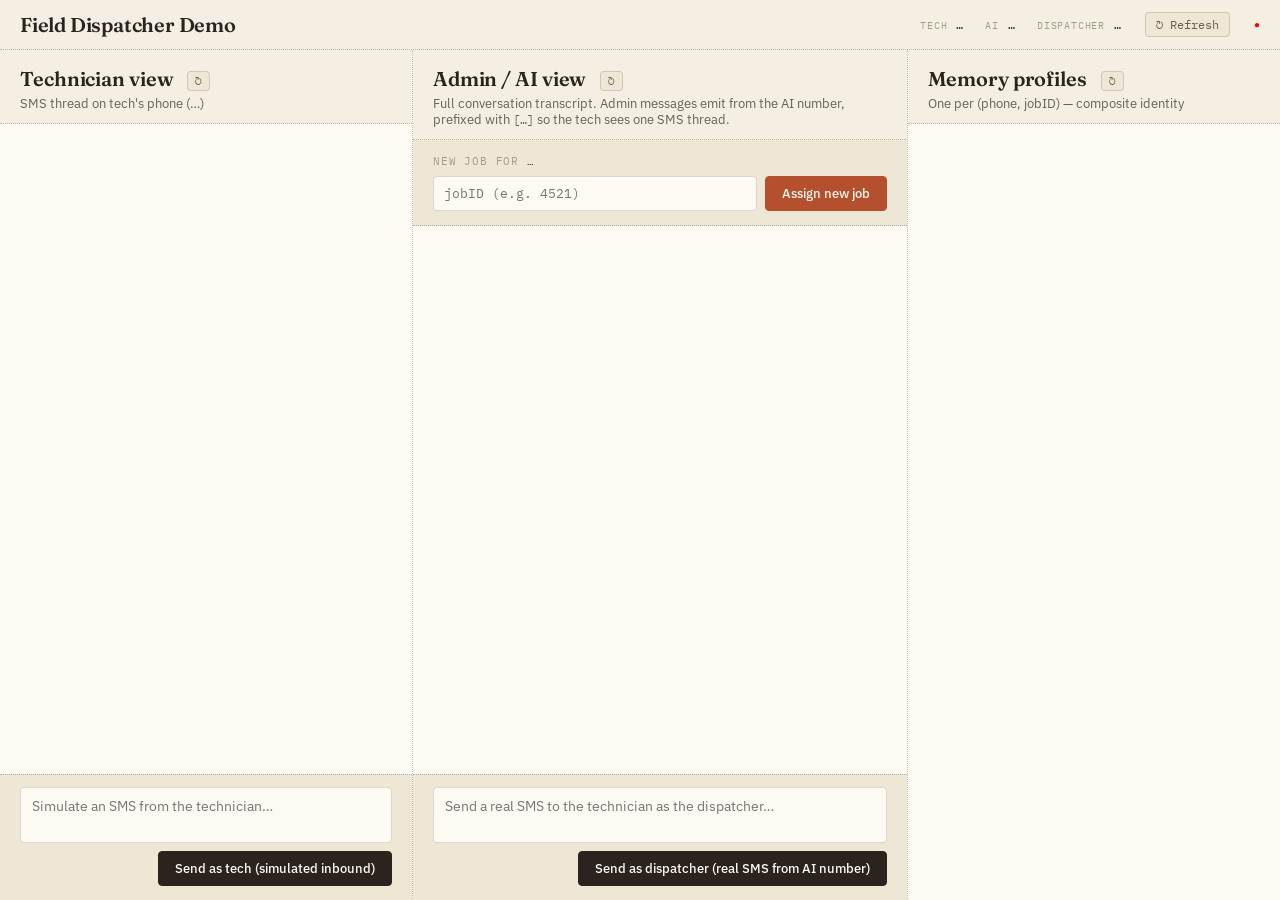
==== static/index.html @ e75a19da "Initial commit" ====
<!doctype html>
<html lang="en">
<head>
<meta charset="utf-8" />
<meta name="viewport" content="width=device-width, initial-scale=1" />
<title>Intuit · Job-scoped SMS demo</title>
<link rel="preconnect" href="https://fonts.googleapis.com">
<link rel="preconnect" href="https://fonts.gstatic.com" crossorigin>
<link href="https://fonts.googleapis.com/css2?family=Fraunces:opsz,wght@9..144,400;9..144,600;9..144,700&family=IBM+Plex+Sans:wght@400;500;600&family=IBM+Plex+Mono:wght@400;500&display=swap" rel="stylesheet">
<link rel="stylesheet" href="/static/style.css" />
</head>
<body>
<header class="topbar">
  <div class="brand">Field Dispatcher Demo</div>
  <div class="numbers">
    <span><em>Tech</em> <code id="hdr-tech">…</code></span>
    <span><em>AI</em> <code id="hdr-ai">…</code></span>
    <span><em>Dispatcher</em> <code id="hdr-admin">…</code></span>
  </div>
  <button type="button" class="refresh-btn" id="refresh-all" title="Refresh everything">↻ Refresh</button>
  <div class="live" id="live-dot" title="Last refresh status">●</div>
</header>

<main class="grid">

  <section class="col tech-col">
    <div class="col-head">
      <h2>Technician view <button type="button" class="refresh-btn small" data-refresh title="Refresh">↻</button></h2>
      <div class="sub">SMS thread on tech's phone (<span id="tech-phone">…</span>)</div>
    </div>
    <div class="thread" id="tech-thread"></div>
    <form class="composer" id="tech-form">
      <textarea id="tech-input" placeholder="Simulate an SMS from the technician…" rows="2"></textarea>
      <button type="submit">Send as tech (simulated inbound)</button>
    </form>
  </section>

  <section class="col admin-col">
    <div class="col-head">
      <h2>Admin / AI view <button type="button" class="refresh-btn small" data-refresh title="Refresh">↻</button></h2>
      <div class="sub">Full conversation transcript. Admin messages emit from the AI number, prefixed with <code>[<span id="head-persona">…</span>]</code> so the tech sees one SMS thread.</div>
    </div>
    <div class="assign">
      <form id="assign-form">
        <label>New job for <code id="assign-phone">…</code></label>
        <div class="row">
          <input type="text" id="assign-jobid" placeholder="jobID (e.g. 4521)" required />
          <button type="submit">Assign new job</button>
        </div>
      </form>
    </div>
    <div class="thread" id="admin-thread"></div>
    <form class="composer" id="admin-form">
      <textarea id="admin-input" placeholder="Send a real SMS to the technician as the dispatcher…" rows="2"></textarea>
      <button type="submit">Send as dispatcher (real SMS from AI number)</button>
    </form>
  </section>

  <section class="col profiles-col">
    <div class="col-head">
      <h2>Memory profiles <button type="button" class="refresh-btn small" data-refresh title="Refresh">↻</button></h2>
      <div class="sub">One per (phone, jobID) — composite identity</div>
    </div>
    <div id="profiles-list"></div>
  </section>

</main>

<script src="/static/app.js"></script>
</body>
</html>
---- static/style.css ----
:root {
  --bg: #F5EFE3;
  --bg-alt: #EFE7D6;
  --panel: #FDFAF3;
  --line: rgba(43, 36, 30, 0.16);
  --line-strong: rgba(43, 36, 30, 0.28);
  --text: #2B241E;
  --text-dim: #6C5F51;
  --text-faint: #A89A87;
  --terracotta: #B5502E;
  --terracotta-soft: rgba(181, 80, 46, 0.12);
  --dusty-blue: #4E7089;
  --dusty-blue-soft: rgba(78, 112, 137, 0.12);
  --ochre: #A87A21;
  --ochre-soft: rgba(168, 122, 33, 0.13);
  --violet: #7A6A9E;
  --violet-soft: rgba(122, 106, 158, 0.12);
  --accent: var(--terracotta);
  --active: var(--dusty-blue);
  --paused: var(--ochre);
  --completed: var(--text-faint);
  --danger: #A83A20;
  --tech-bubble: var(--terracotta-soft);
  --ai-bubble: var(--dusty-blue-soft);
  --admin-bubble: var(--ochre-soft);
  --font-serif: 'Fraunces', Georgia, serif;
  --font-sans: 'IBM Plex Sans', -apple-system, sans-serif;
  --font-mono: 'IBM Plex Mono', ui-monospace, monospace;
}

* { box-sizing: border-box; }
html, body { margin: 0; height: 100%; }
body {
  background: var(--bg);
  color: var(--text);
  font-family: var(--font-sans);
  font-size: 14px;
  display: flex;
  flex-direction: column;
  -webkit-font-smoothing: antialiased;
}

.topbar {
  display: flex;
  align-items: center;
  gap: 24px;
  padding: 12px 20px;
  background: var(--bg);
  border-bottom: 1px dotted var(--line-strong);
  flex-shrink: 0;
}
.brand {
  font-family: var(--font-serif);
  font-size: 20px;
  font-weight: 600;
  letter-spacing: -0.01em;
}
.refresh-btn {
  font-family: var(--font-mono);
  font-size: 11.5px;
  padding: 4px 10px;
  border: 1.5px solid var(--line);
  background: var(--bg-alt);
  color: var(--text-dim);
  border-radius: 4px;
  cursor: pointer;
  transition: border-color 0.15s, color 0.15s;
}
.refresh-btn:hover { border-color: var(--terracotta); color: var(--text); }
.refresh-btn:active { background: var(--bg); }
.refresh-btn.small {
  padding: 2px 7px;
  font-size: 10.5px;
  margin-left: 10px;
  vertical-align: middle;
}
.numbers {
  display: flex;
  gap: 22px;
  margin-left: auto;
  font-size: 12px;
  color: var(--text-dim);
}
.numbers em {
  font-style: normal;
  color: var(--text-faint);
  margin-right: 6px;
  text-transform: uppercase;
  font-size: 10px;
  letter-spacing: 0.08em;
  font-family: var(--font-mono);
}
.numbers code { font-family: var(--font-mono); font-size: 12px; color: var(--text); }
.live {
  color: var(--terracotta);
  font-size: 10px;
  animation: pulse 2s infinite;
}
@keyframes pulse { 50% { opacity: 0.3; } }

.grid {
  display: grid;
  grid-template-columns: 1fr 1.2fr 0.9fr;
  gap: 0;
  flex: 1;
  overflow: hidden;
}
.col {
  display: flex;
  flex-direction: column;
  border-right: 1px dotted var(--line-strong);
  background: var(--panel);
  min-height: 0;
}
.col:last-child { border-right: none; }
.col-head {
  padding: 16px 20px 12px;
  border-bottom: 1px dotted var(--line-strong);
  background: var(--bg);
}
.col-head h2 {
  margin: 0;
  font-family: var(--font-serif);
  font-size: 20px;
  font-weight: 600;
  letter-spacing: -0.005em;
}
.sub {
  color: var(--text-dim);
  font-size: 12.5px;
  margin-top: 4px;
}
.sub code { font-family: var(--font-mono); font-size: 12px; }

.assign {
  padding: 14px 20px;
  background: var(--bg-alt);
  border-bottom: 1px dotted var(--line-strong);
}
.assign label {
  font-family: var(--font-mono);
  font-size: 10.5px;
  color: var(--text-faint);
  text-transform: uppercase;
  letter-spacing: 0.08em;
  display: block;
  margin-bottom: 8px;
}
.assign label code {
  text-transform: none;
  letter-spacing: 0;
  font-family: var(--font-mono);
  color: var(--text);
}
.assign .row {
  display: flex;
  gap: 8px;
}
.assign input {
  flex: 1;
  padding: 8px 10px;
  border: 1.5px solid var(--line);
  border-radius: 4px;
  font-family: var(--font-mono);
  font-size: 13px;
  background: var(--panel);
  color: var(--text);
}
.assign input:focus { outline: none; border-color: var(--terracotta); }
.assign button {
  padding: 8px 16px;
  background: var(--terracotta);
  color: var(--panel);
  border: 1.5px solid var(--terracotta);
  border-radius: 4px;
  cursor: pointer;
  font-family: var(--font-sans);
  font-size: 13px;
  font-weight: 500;
}
.assign button:hover { background: #9c4425; border-color: #9c4425; }

.thread {
  flex: 1;
  overflow-y: auto;
  padding: 18px 20px;
  display: flex;
  flex-direction: column;
  gap: 10px;
  min-height: 0;
}
.msg {
  max-width: 78%;
  padding: 9px 13px;
  border-radius: 12px;
  font-size: 13.5px;
  line-height: 1.4;
  word-wrap: break-word;
  border: 1px solid var(--line);
}
.msg .who {
  font-size: 10px;
  color: var(--text-faint);
  text-transform: uppercase;
  letter-spacing: 0.08em;
  margin-bottom: 3px;
  font-family: var(--font-mono);
}
.msg .when {
  font-size: 10px;
  color: var(--text-faint);
  margin-top: 5px;
  font-family: var(--font-mono);
}
.msg.tech {
  background: var(--tech-bubble);
  border-color: rgba(181, 80, 46, 0.24);
  align-self: flex-end;
  border-bottom-right-radius: 3px;
}
.msg.ai {
  background: var(--ai-bubble);
  border-color: rgba(78, 112, 137, 0.24);
  align-self: flex-start;
  border-bottom-left-radius: 3px;
}
.msg.admin {
  background: var(--admin-bubble);
  border-color: rgba(168, 122, 33, 0.28);
  align-self: flex-start;
  border-bottom-left-radius: 3px;
}
.msg.unknown { background: var(--bg-alt); align-self: flex-start; }

.tech-col .msg.tech { align-self: flex-end; }
.tech-col .msg.ai, .tech-col .msg.admin { align-self: flex-start; }

.composer {
  border-top: 1px dotted var(--line-strong);
  padding: 12px 20px 14px;
  display: flex;
  flex-direction: column;
  gap: 8px;
  background: var(--bg-alt);
}
.composer textarea {
  border: 1.5px solid var(--line);
  border-radius: 4px;
  padding: 9px 11px;
  font-family: var(--font-sans);
  font-size: 13.5px;
  resize: none;
  background: var(--panel);
  color: var(--text);
}
.composer textarea:focus { outline: none; border-color: var(--terracotta); }
.composer button {
  padding: 8px 16px;
  background: var(--text);
  color: var(--panel);
  border: 1.5px solid var(--text);
  border-radius: 4px;
  cursor: pointer;
  font-family: var(--font-sans);
  font-size: 13px;
  font-weight: 500;
  align-self: flex-end;
}
.composer button:hover { background: var(--terracotta); border-color: var(--terracotta); }
.composer button:disabled {
  background: var(--text-faint);
  border-color: var(--text-faint);
  cursor: not-allowed;
}

#profiles-list {
  flex: 1;
  overflow-y: auto;
  padding: 14px 16px;
  display: flex;
  flex-direction: column;
  gap: 12px;
  min-height: 0;
}
.profile-card {
  border: 1.5px solid var(--line);
  border-radius: 6px;
  padding: 13px 15px;
  background: var(--panel);
  cursor: pointer;
  transition: border-color 0.15s, background 0.15s;
}
.profile-card:hover { border-color: var(--terracotta); }
.profile-card.viewed {
  border-color: var(--terracotta);
  background: var(--terracotta-soft);
}
.profile-card .top {
  display: flex;
  justify-content: space-between;
  align-items: baseline;
  margin-bottom: 8px;
}
.profile-card .jobid {
  font-family: var(--font-serif);
  font-size: 17px;
  font-weight: 600;
  letter-spacing: -0.005em;
}
.profile-card .status {
  font-size: 10px;
  text-transform: uppercase;
  letter-spacing: 0.08em;
  padding: 3px 9px;
  border-radius: 999px;
  font-family: var(--font-mono);
  font-weight: 500;
}
.status.active { background: var(--dusty-blue-soft); color: var(--dusty-blue); }
.status.inactive,
.status.paused { background: var(--ochre-soft); color: var(--ochre); }
.status.closed,
.status.completed { background: var(--bg-alt); color: var(--completed); }

.profile-card .meta {
  font-family: var(--font-mono);
  font-size: 11px;
  color: var(--text-dim);
  line-height: 1.6;
}
.profile-card .meta div { white-space: nowrap; overflow: hidden; text-overflow: ellipsis; }
.profile-card .meta .idrow {
  white-space: normal;
  overflow: visible;
  text-overflow: clip;
  display: flex;
  gap: 6px;
  align-items: baseline;
  margin-top: 3px;
}
.profile-card .meta .idlabel {
  color: var(--text-faint);
  flex-shrink: 0;
  min-width: 42px;
  text-transform: uppercase;
  letter-spacing: 0.05em;
  font-size: 10px;
}
.profile-card .meta .idval {
  word-break: break-all;
  color: var(--text);
  background: var(--bg-alt);
  padding: 1px 5px;
  border-radius: 3px;
  font-size: 10.5px;
  user-select: all;
  cursor: text;
}

.profile-card .actions {
  display: flex;
  gap: 6px;
  margin-top: 10px;
  flex-wrap: wrap;
}
.profile-card .actions button {
  font-size: 11px;
  padding: 4px 11px;
  border: 1.5px solid var(--line);
  background: var(--bg);
  color: var(--text-dim);
  border-radius: 3px;
  cursor: pointer;
  font-family: var(--font-sans);
  font-weight: 500;
}
.profile-card .actions button:hover { border-color: var(--terracotta); color: var(--terracotta); }
.profile-card .actions .danger:hover { border-color: var(--danger); color: var(--danger); }
.profile-card .actions .danger.outline {
  border-color: rgba(168, 58, 32, 0.35);
  color: var(--danger);
}
.profile-card .actions .danger.outline:hover {
  background: var(--danger);
  color: var(--panel);
  border-color: var(--danger);
}

.empty {
  color: var(--text-faint);
  font-style: italic;
  padding: 14px 0;
  font-size: 13px;
  font-family: var(--font-serif);
}

.notice {
  padding: 9px 13px;
  background: var(--ochre-soft);
  border-left: 3px solid var(--ochre);
  font-size: 12.5px;
  color: var(--text-dim);
  margin: 12px 20px 0;
  border-radius: 3px;
  font-family: var(--font-sans);
}
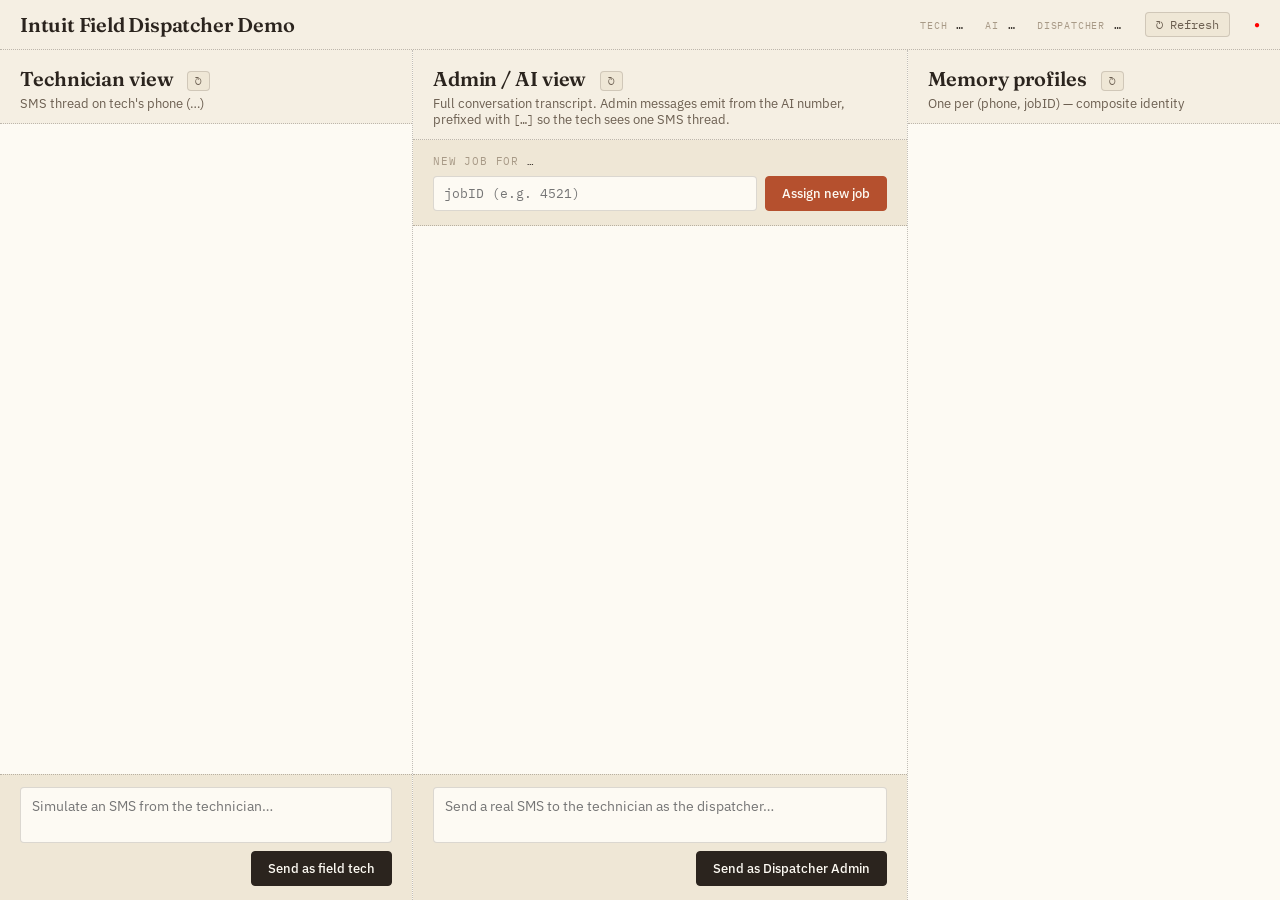
==== commit 771312b0: "cintel webhook" ====
--- a/static/index.html
+++ b/static/index.html
@@ -11,7 +11,7 @@
 </head>
 <body>
 <header class="topbar">
-  <div class="brand">Field Dispatcher Demo</div>
+  <div class="brand">Intuit Field Dispatcher Demo</div>
   <div class="numbers">
     <span><em>Tech</em> <code id="hdr-tech">…</code></span>
     <span><em>AI</em> <code id="hdr-ai">…</code></span>
@@ -31,7 +31,7 @@
     <div class="thread" id="tech-thread"></div>
     <form class="composer" id="tech-form">
       <textarea id="tech-input" placeholder="Simulate an SMS from the technician…" rows="2"></textarea>
-      <button type="submit">Send as tech (simulated inbound)</button>
+      <button type="submit">Send as field tech</button>
     </form>
   </section>
 
@@ -52,7 +52,7 @@
     <div class="thread" id="admin-thread"></div>
     <form class="composer" id="admin-form">
       <textarea id="admin-input" placeholder="Send a real SMS to the technician as the dispatcher…" rows="2"></textarea>
-      <button type="submit">Send as dispatcher (real SMS from AI number)</button>
+      <button type="submit">Send as Dispatcher Admin</button>
     </form>
   </section>
 
--- a/static/style.css
+++ b/static/style.css
@@ -317,10 +317,23 @@
   font-weight: 500;
 }
 .status.active { background: var(--dusty-blue-soft); color: var(--dusty-blue); }
-.status.inactive,
 .status.paused { background: var(--ochre-soft); color: var(--ochre); }
-.status.closed,
 .status.completed { background: var(--bg-alt); color: var(--completed); }
+
+.conv-state {
+  display: inline-block;
+  font-family: var(--font-mono);
+  font-size: 9.5px;
+  font-weight: 500;
+  letter-spacing: 0.06em;
+  padding: 1px 6px;
+  border-radius: 999px;
+  vertical-align: middle;
+  margin-left: 4px;
+}
+.conv-state.active { background: var(--dusty-blue-soft); color: var(--dusty-blue); }
+.conv-state.inactive { background: var(--ochre-soft); color: var(--ochre); }
+.conv-state.closed { background: var(--bg-alt); color: var(--completed); }
 
 .profile-card .meta {
   font-family: var(--font-mono);
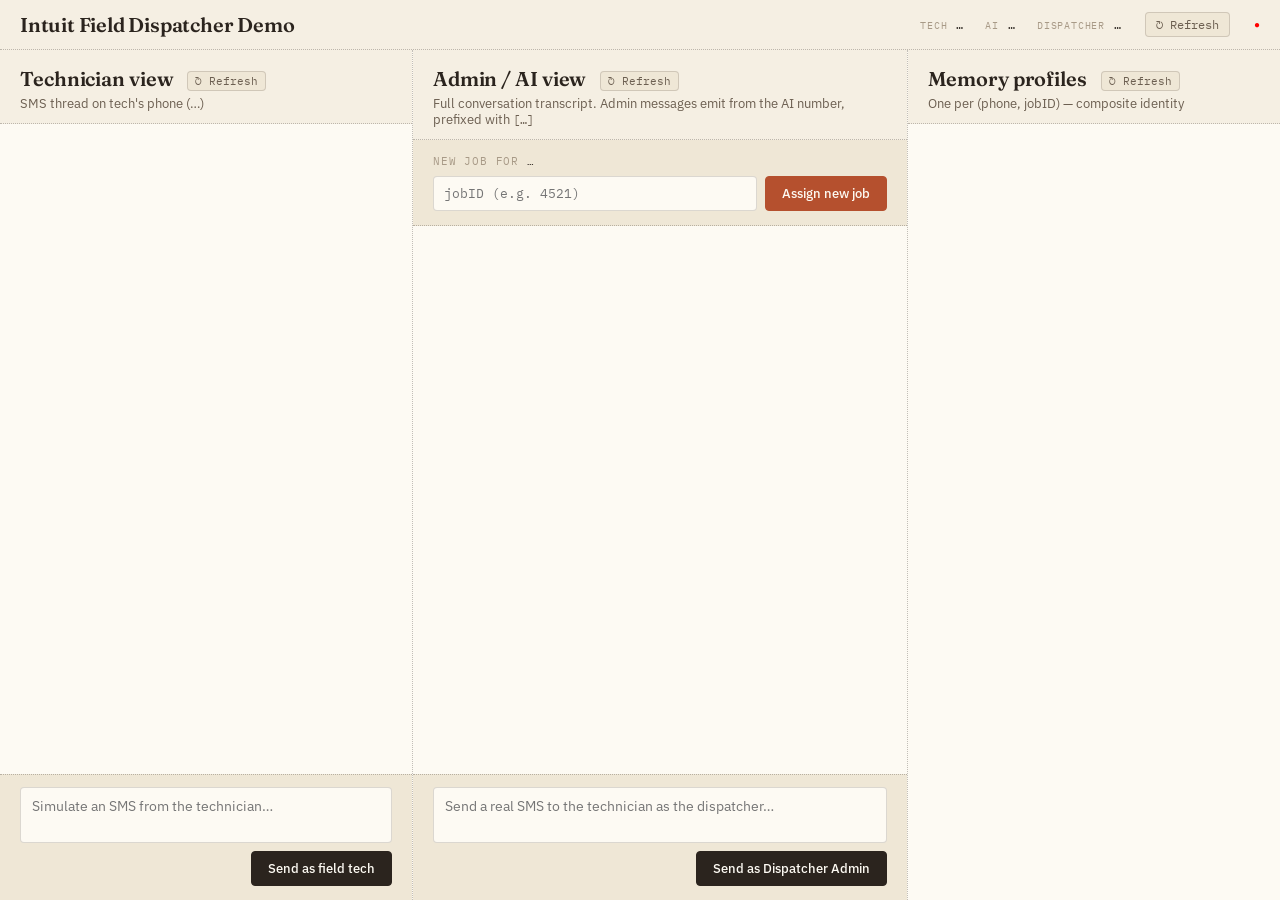
==== commit 7f792d7b: "summaries and obs posted" ====
--- a/static/index.html
+++ b/static/index.html
@@ -25,7 +25,7 @@
 
   <section class="col tech-col">
     <div class="col-head">
-      <h2>Technician view <button type="button" class="refresh-btn small" data-refresh title="Refresh">↻</button></h2>
+      <h2>Technician view <button type="button" class="refresh-btn small" data-refresh title="Refresh">↻ Refresh</button></h2>
       <div class="sub">SMS thread on tech's phone (<span id="tech-phone">…</span>)</div>
     </div>
     <div class="thread" id="tech-thread"></div>
@@ -37,8 +37,8 @@
 
   <section class="col admin-col">
     <div class="col-head">
-      <h2>Admin / AI view <button type="button" class="refresh-btn small" data-refresh title="Refresh">↻</button></h2>
-      <div class="sub">Full conversation transcript. Admin messages emit from the AI number, prefixed with <code>[<span id="head-persona">…</span>]</code> so the tech sees one SMS thread.</div>
+      <h2>Admin / AI view <button type="button" class="refresh-btn small" data-refresh title="Refresh">↻ Refresh</button></h2>
+      <div class="sub">Full conversation transcript. Admin messages emit from the AI number, prefixed with <code>[<span id="head-persona">…</span>]</code> </div>
     </div>
     <div class="assign">
       <form id="assign-form">
@@ -58,7 +58,7 @@
 
   <section class="col profiles-col">
     <div class="col-head">
-      <h2>Memory profiles <button type="button" class="refresh-btn small" data-refresh title="Refresh">↻</button></h2>
+      <h2>Memory profiles <button type="button" class="refresh-btn small" data-refresh title="Refresh">↻ Refresh</button></h2>
       <div class="sub">One per (phone, jobID) — composite identity</div>
     </div>
     <div id="profiles-list"></div>
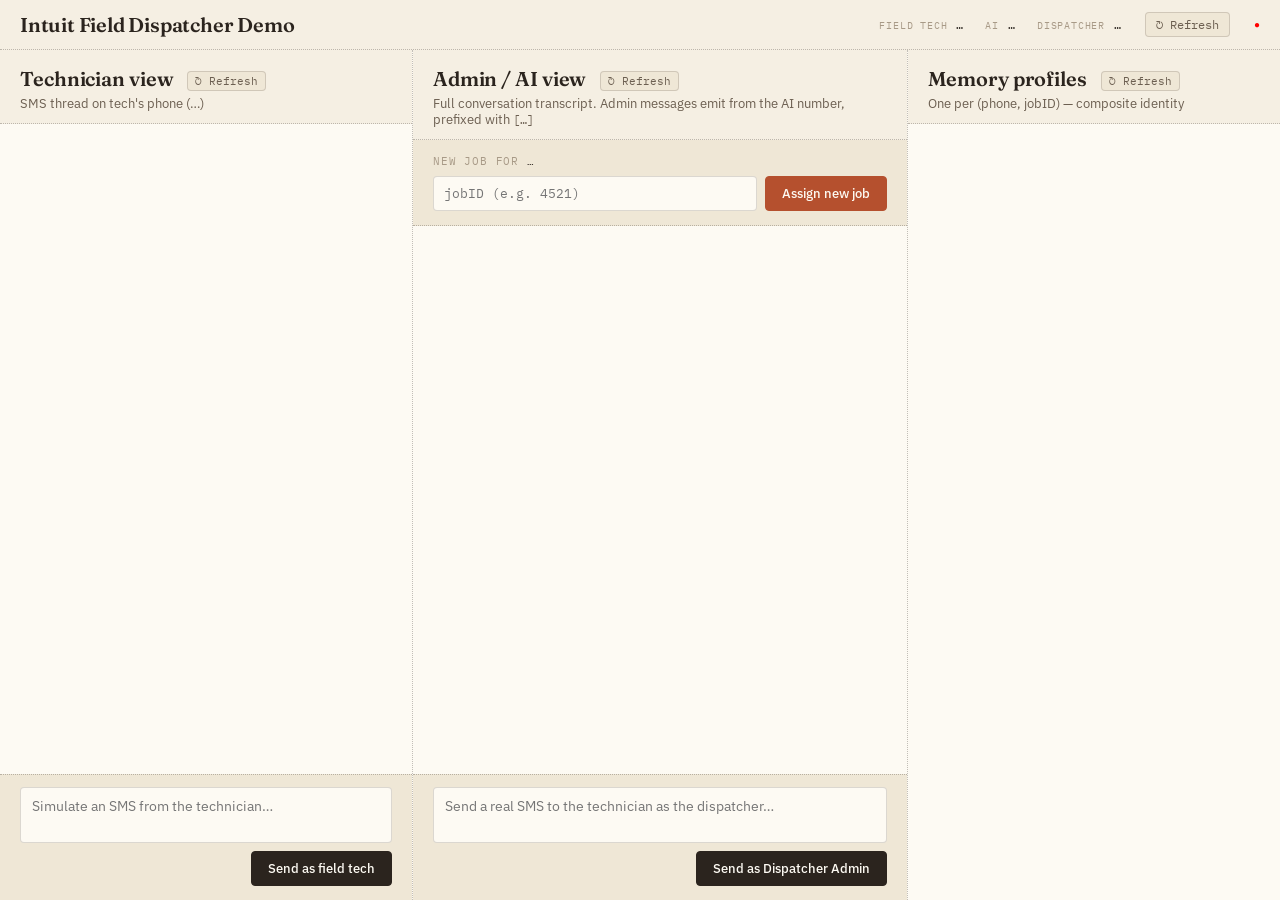
==== commit 3e6e0d6b: "html" ====
--- a/static/index.html
+++ b/static/index.html
@@ -13,7 +13,7 @@
 <header class="topbar">
   <div class="brand">Intuit Field Dispatcher Demo</div>
   <div class="numbers">
-    <span><em>Tech</em> <code id="hdr-tech">…</code></span>
+    <span><em>Field Tech</em> <code id="hdr-tech">…</code></span>
     <span><em>AI</em> <code id="hdr-ai">…</code></span>
     <span><em>Dispatcher</em> <code id="hdr-admin">…</code></span>
   </div>
@@ -28,6 +28,7 @@
       <h2>Technician view <button type="button" class="refresh-btn small" data-refresh title="Refresh">↻ Refresh</button></h2>
       <div class="sub">SMS thread on tech's phone (<span id="tech-phone">…</span>)</div>
     </div>
+    <div class="memory-panel" id="tech-memory"></div>
     <div class="thread" id="tech-thread"></div>
     <form class="composer" id="tech-form">
       <textarea id="tech-input" placeholder="Simulate an SMS from the technician…" rows="2"></textarea>
@@ -49,6 +50,7 @@
         </div>
       </form>
     </div>
+    <div class="memory-panel" id="admin-memory"></div>
     <div class="thread" id="admin-thread"></div>
     <form class="composer" id="admin-form">
       <textarea id="admin-input" placeholder="Send a real SMS to the technician as the dispatcher…" rows="2"></textarea>
--- a/static/style.css
+++ b/static/style.css
@@ -417,3 +417,84 @@
   border-radius: 3px;
   font-family: var(--font-sans);
 }
+
+.memory-panel { margin: 10px 20px 0; }
+.memory-panel:empty { display: none; }
+.mem-error, .mem-empty {
+  font-size: 12.5px;
+  color: var(--text-dim);
+  font-style: italic;
+  padding: 8px 12px;
+  background: var(--panel);
+  border: 1px dotted var(--line);
+  border-radius: 3px;
+  font-family: var(--font-serif);
+}
+.mem-details {
+  background: var(--violet-soft);
+  border: 1px solid var(--line);
+  border-left: 3px solid var(--violet);
+  border-radius: 3px;
+  padding: 6px 12px 10px;
+  font-size: 12.5px;
+}
+.mem-details > summary {
+  cursor: pointer;
+  padding: 4px 0;
+  color: var(--text);
+  font-weight: 500;
+  list-style: none;
+  display: flex;
+  justify-content: space-between;
+  align-items: baseline;
+  gap: 12px;
+}
+.mem-details > summary::-webkit-details-marker { display: none; }
+.mem-details > summary::before {
+  content: '▸';
+  margin-right: 6px;
+  color: var(--violet);
+  transition: transform 0.15s;
+  display: inline-block;
+}
+.mem-details[open] > summary::before { transform: rotate(90deg); }
+.mem-title { font-family: var(--font-serif); font-size: 14px; }
+.mem-counts { color: var(--text-faint); font-family: var(--font-mono); font-size: 11px; }
+.mem-section-head {
+  font-size: 11px;
+  text-transform: uppercase;
+  letter-spacing: 0.08em;
+  color: var(--text-faint);
+  margin: 10px 0 4px;
+  font-weight: 600;
+}
+.mem-row {
+  padding: 6px 8px;
+  margin: 3px 0;
+  background: var(--bg);
+  border-radius: 3px;
+  border: 1px dotted var(--line);
+}
+.mem-row.current { border-color: var(--violet); background: var(--violet-soft); }
+.mem-row.obs { background: var(--bg-alt); }
+.mem-meta {
+  font-size: 10.5px;
+  color: var(--text-faint);
+  font-family: var(--font-mono);
+  display: flex;
+  gap: 10px;
+  align-items: center;
+  margin-bottom: 3px;
+  flex-wrap: wrap;
+}
+.mem-conv { background: var(--panel); padding: 1px 4px; border-radius: 2px; color: var(--text-dim); }
+.mem-conv em { color: var(--violet); font-style: normal; font-weight: 600; }
+.mem-when { color: var(--text-dim); }
+.mem-source { color: var(--text-faint); }
+.mem-body {
+  color: var(--text);
+  line-height: 1.45;
+  font-family: var(--font-serif);
+  font-size: 13px;
+  white-space: pre-wrap;
+}
